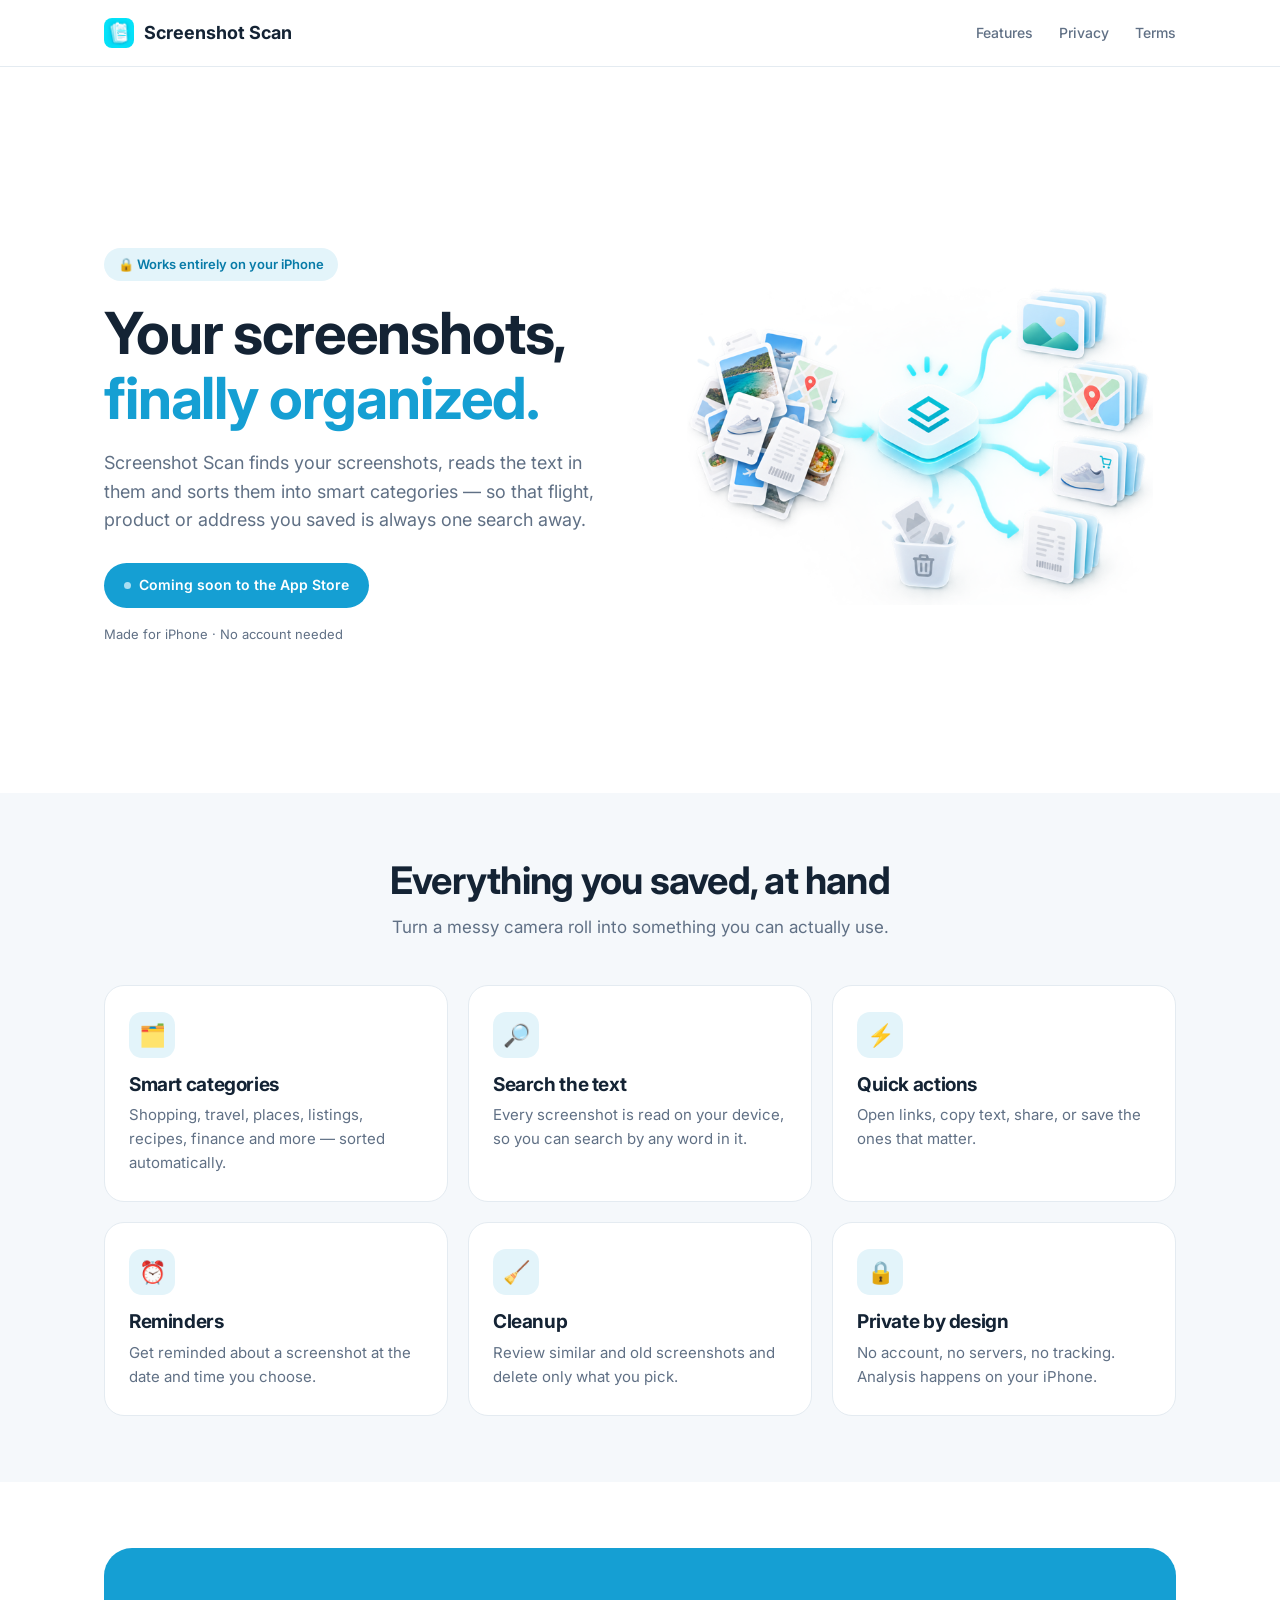
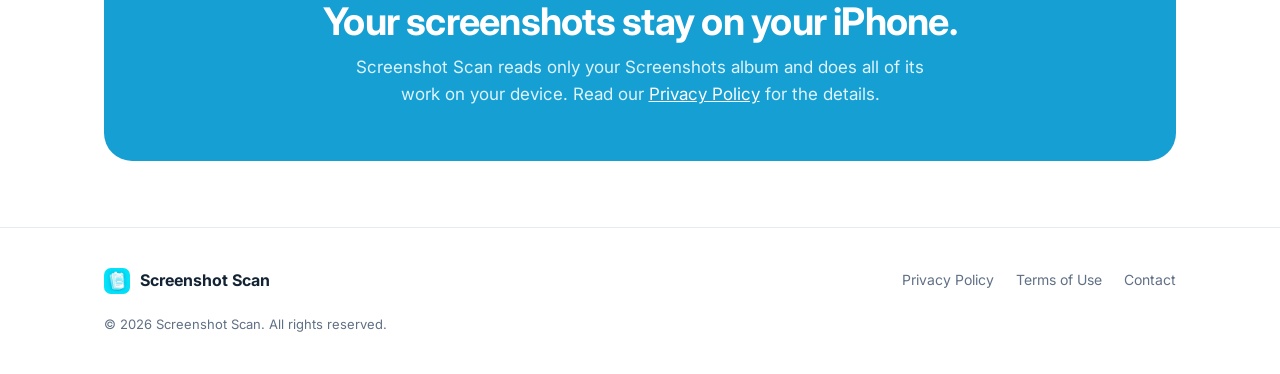
==== index.html @ 05580be2 "Initial commit" ====
<!DOCTYPE html>
<html lang="en">
<head>
  <meta charset="UTF-8" />
  <meta name="viewport" content="width=device-width, initial-scale=1.0" />
  <title>Screenshot Scan — Your screenshots, organized</title>
  <meta name="description" content="Screenshot Scan finds your screenshots, reads them on your iPhone and sorts them into smart categories so you can find anything in seconds. Nothing leaves your device." />
  <link rel="icon" type="image/png" href="img/favicon.png" />
  <meta property="og:title" content="Screenshot Scan — Your screenshots, organized" />
  <meta property="og:description" content="Find, read and organize your screenshots — entirely on your iPhone." />
  <meta property="og:image" content="img/hero.png" />
  <link rel="preconnect" href="https://fonts.googleapis.com" />
  <link rel="preconnect" href="https://fonts.gstatic.com" crossorigin />
  <link href="https://fonts.googleapis.com/css2?family=Inter:wght@400;500;600;700&display=swap" rel="stylesheet" />
  <link rel="stylesheet" href="style.css" />
</head>
<body>
  <nav class="nav">
    <div class="wrap">
      <a class="brand" href="./"><img src="img/icon.png" alt="Screenshot Scan" /> Screenshot Scan</a>
      <div class="nav-links">
        <a class="hide-sm" href="#features">Features</a>
        <a href="privacy/">Privacy</a>
        <a href="terms/">Terms</a>
      </div>
    </div>
  </nav>

  <header class="hero">
    <div class="wrap">
      <div class="hero-copy">
        <span class="eyebrow">🔒 Works entirely on your iPhone</span>
        <h1>Your screenshots, <span class="accent">finally organized.</span></h1>
        <p class="lead">Screenshot Scan finds your screenshots, reads the text in them and sorts them into smart categories — so that flight, product or address you saved is always one search away.</p>
        <div class="hero-actions">
          <!-- Replace with the App Store link when published: https://apps.apple.com/app/id6815363048 -->
          <span class="btn"><span class="dot"></span> Coming soon to the App Store</span>
          <span class="hero-note">Made for iPhone · No account needed</span>
        </div>
      </div>
      <div class="hero-visual">
        <img src="img/hero.png" alt="Screenshots being sorted into categories" />
      </div>
    </div>
  </header>

  <section id="features" class="section-soft">
    <div class="wrap">
      <div class="section-head">
        <h2>Everything you saved, at hand</h2>
        <p>Turn a messy camera roll into something you can actually use.</p>
      </div>
      <div class="features">
        <div class="card"><div class="ico">🗂️</div><h3>Smart categories</h3><p>Shopping, travel, places, listings, recipes, finance and more — sorted automatically.</p></div>
        <div class="card"><div class="ico">🔎</div><h3>Search the text</h3><p>Every screenshot is read on your device, so you can search by any word in it.</p></div>
        <div class="card"><div class="ico">⚡️</div><h3>Quick actions</h3><p>Open links, copy text, share, or save the ones that matter.</p></div>
        <div class="card"><div class="ico">⏰</div><h3>Reminders</h3><p>Get reminded about a screenshot at the date and time you choose.</p></div>
        <div class="card"><div class="ico">🧹</div><h3>Cleanup</h3><p>Review similar and old screenshots and delete only what you pick.</p></div>
        <div class="card"><div class="ico">🔒</div><h3>Private by design</h3><p>No account, no servers, no tracking. Analysis happens on your iPhone.</p></div>
      </div>
    </div>
  </section>

  <section>
    <div class="wrap">
      <div class="privacy-band">
        <h2>Your screenshots stay on your iPhone.</h2>
        <p>Screenshot Scan reads only your Screenshots album and does all of its work on your device. Read our <a href="privacy/">Privacy Policy</a> for the details.</p>
      </div>
    </div>
  </section>

  <footer>
    <div class="wrap">
      <a class="brand" href="./"><img src="img/icon.png" alt="" /> Screenshot Scan</a>
      <div class="foot-links">
        <a href="privacy/">Privacy Policy</a>
        <a href="terms/">Terms of Use</a>
        <a href="mailto:hasanbektasdev@gmail.com">Contact</a>
      </div>
      <div class="copy">© 2026 Screenshot Scan. All rights reserved.</div>
    </div>
  </footer>
</body>
</html>
---- style.css ----
/* Screenshot Scan — landing + legal pages. Clean, airy, app-blue accent, no gradients. */
:root {
  --bg: #ffffff;
  --soft-bg: #f5f8fb;      /* section background (matches the app canvas) */
  --ink: #142334;          /* deep navy ink */
  --muted: #607085;
  --blue: #159fd3;         /* app primary */
  --blue-deep: #087ba8;    /* app primary ink */
  --blue-soft: #e3f4fa;    /* chips / icon bg */
  --line: #e4ebf1;
  --radius: 20px;
  --shadow: 0 18px 50px rgba(8, 123, 168, 0.10);
  --maxw: 1120px;
}

* { box-sizing: border-box; }
html { scroll-behavior: smooth; }
body {
  margin: 0;
  font-family: "Inter", -apple-system, BlinkMacSystemFont, "Segoe UI", Roboto, sans-serif;
  color: var(--ink);
  background: var(--bg);
  line-height: 1.6;
  -webkit-font-smoothing: antialiased;
}
h1, h2, h3 { font-weight: 700; line-height: 1.12; letter-spacing: -0.02em; }
a { color: var(--blue-deep); text-decoration: none; }
img { max-width: 100%; display: block; }
.wrap { max-width: var(--maxw); margin: 0 auto; padding: 0 24px; }

/* ---- nav ---- */
.nav {
  position: sticky; top: 0; z-index: 50;
  background: rgba(255,255,255,0.85);
  backdrop-filter: saturate(160%) blur(12px);
  border-bottom: 1px solid var(--line);
}
.nav .wrap { display: flex; align-items: center; justify-content: space-between; height: 66px; }
.brand { display: flex; align-items: center; gap: 10px; font-weight: 700; color: var(--ink); font-size: 18px; }
.brand img { width: 30px; height: 30px; border-radius: 8px; }
.nav-links { display: flex; align-items: center; gap: 26px; }
.nav-links a { color: var(--muted); font-size: 14px; font-weight: 500; }
.nav-links a:hover { color: var(--ink); }
@media (max-width: 640px) { .nav-links .hide-sm { display: none; } }

/* ---- buttons ---- */
.btn {
  display: inline-flex; align-items: center; gap: 8px;
  background: var(--blue); color: #fff; font-weight: 600; font-size: 14px;
  padding: 11px 20px; border-radius: 40px; border: 0;
}
.btn .dot { width: 7px; height: 7px; border-radius: 50%; background: #a9def2; }

/* ---- hero ---- */
.hero { padding: 72px 0 40px; }
.hero .wrap { display: grid; grid-template-columns: 1fr 1fr; gap: 48px; align-items: center; }
.eyebrow {
  display: inline-flex; align-items: center; gap: 8px;
  background: var(--blue-soft); color: var(--blue-deep);
  font-size: 13px; font-weight: 600; padding: 6px 14px; border-radius: 40px; margin-bottom: 20px;
}
.hero h1 { font-size: clamp(38px, 6vw, 58px); margin: 0 0 18px; }
.hero h1 .accent { color: var(--blue); }
.hero p.lead { font-size: 18px; color: var(--muted); margin: 0 0 28px; max-width: 30em; }
.hero-actions { display: flex; align-items: center; gap: 16px; flex-wrap: wrap; }
.hero-note { font-size: 13px; color: var(--muted); }
.hero-visual img { width: 100%; max-width: 520px; margin: 0 auto; }
@media (max-width: 860px) {
  .hero .wrap { grid-template-columns: 1fr; text-align: center; }
  .hero p.lead { margin-left: auto; margin-right: auto; }
  .hero-actions { justify-content: center; }
}

/* ---- sections ---- */
section { padding: 66px 0; }
.section-soft { background: var(--soft-bg); }
.section-head { text-align: center; max-width: 620px; margin: 0 auto 44px; }
.section-head h2 { font-size: clamp(28px, 4vw, 38px); margin: 0 0 12px; }
.section-head p { color: var(--muted); font-size: 17px; margin: 0; }

.features { display: grid; grid-template-columns: repeat(3, 1fr); gap: 20px; }
@media (max-width: 860px) { .features { grid-template-columns: repeat(2, 1fr); } }
@media (max-width: 520px) { .features { grid-template-columns: 1fr; } }
.card { background: #fff; border: 1px solid var(--line); border-radius: var(--radius); padding: 26px 24px; }
.card .ico {
  width: 46px; height: 46px; border-radius: 13px; background: var(--blue-soft);
  display: flex; align-items: center; justify-content: center; font-size: 22px; margin-bottom: 16px;
}
.card h3 { font-size: 19px; margin: 0 0 8px; }
.card p { margin: 0; color: var(--muted); font-size: 15px; }

.privacy-band { background: var(--blue); color: #fff; text-align: center; border-radius: 28px; padding: 52px 28px; }
.privacy-band h2 { color: #fff; font-size: clamp(26px, 4vw, 38px); margin: 0 0 12px; }
.privacy-band p { color: #dff3fb; margin: 0 auto; font-size: 17px; max-width: 34em; }
.privacy-band a { color: #fff; text-decoration: underline; }

/* footer */
footer { border-top: 1px solid var(--line); padding: 40px 0; background: var(--bg); }
footer .wrap { display: flex; align-items: center; justify-content: space-between; gap: 20px; flex-wrap: wrap; }
footer .brand { font-size: 16px; }
footer .brand img { width: 26px; height: 26px; border-radius: 7px; }
footer .foot-links { display: flex; gap: 22px; flex-wrap: wrap; }
footer .foot-links a { color: var(--muted); font-size: 14px; }
footer .foot-links a:hover { color: var(--ink); }
footer .copy { color: var(--muted); font-size: 13px; width: 100%; }

/* ---- legal pages ---- */
.legal { max-width: 780px; margin: 0 auto; padding: 56px 24px 80px; }
.legal .back { font-size: 14px; color: var(--muted); display: inline-block; margin-bottom: 22px; }
.legal h1 { font-size: clamp(30px, 5vw, 42px); margin: 0 0 6px; }
.legal .updated { color: var(--muted); font-size: 14px; margin: 0 0 34px; }
.legal h2 { font-size: 21px; margin: 34px 0 10px; }
.legal p, .legal li { color: #34465a; font-size: 16px; }
.legal ul { padding-left: 20px; }
.legal a { color: var(--blue-deep); text-decoration: underline; }
.legal .box { background: var(--blue-soft); border: 1px solid #cfe9f4; border-radius: 14px; padding: 16px 18px; }
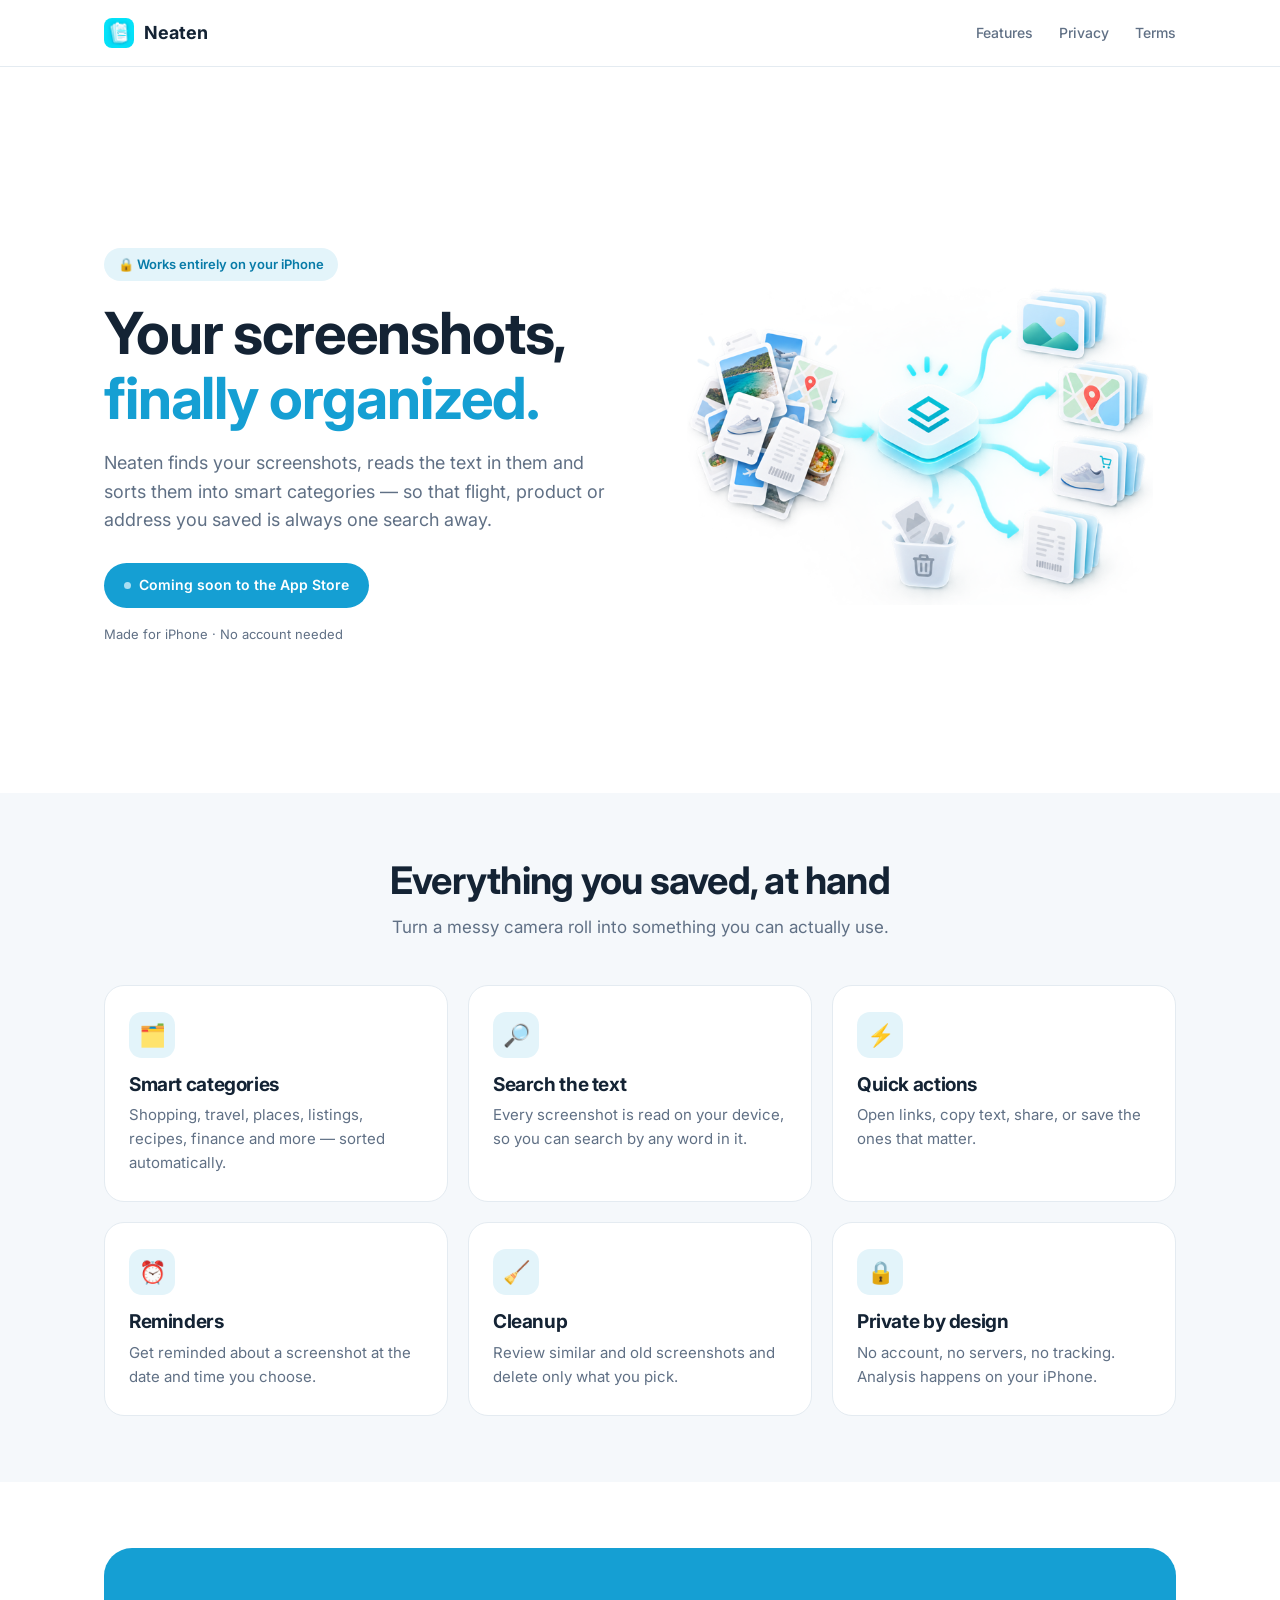
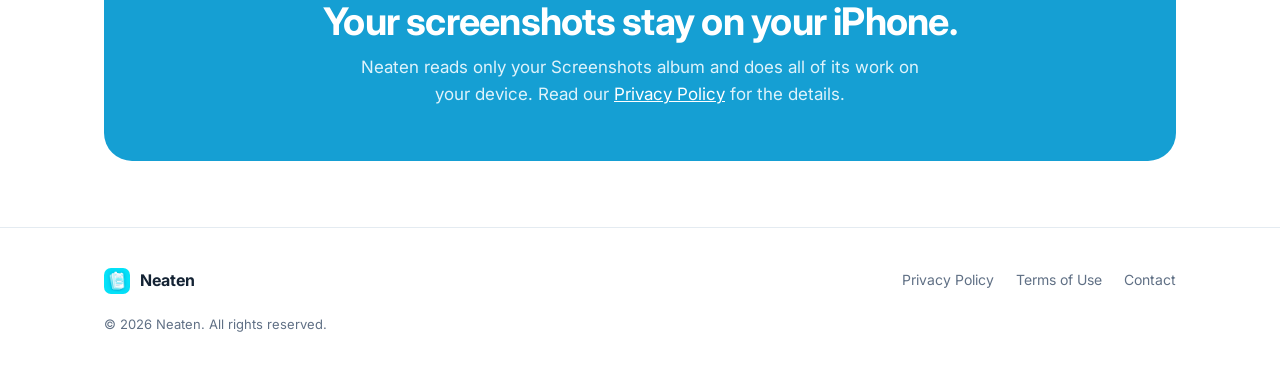
==== commit a972ee56: "fix" ====
--- a/index.html
+++ b/index.html
@@ -3,10 +3,10 @@
 <head>
   <meta charset="UTF-8" />
   <meta name="viewport" content="width=device-width, initial-scale=1.0" />
-  <title>Screenshot Scan — Your screenshots, organized</title>
-  <meta name="description" content="Screenshot Scan finds your screenshots, reads them on your iPhone and sorts them into smart categories so you can find anything in seconds. Nothing leaves your device." />
+  <title>Neaten — Your screenshots, organized</title>
+  <meta name="description" content="Neaten finds your screenshots, reads them on your iPhone and sorts them into smart categories so you can find anything in seconds. Nothing leaves your device." />
   <link rel="icon" type="image/png" href="img/favicon.png" />
-  <meta property="og:title" content="Screenshot Scan — Your screenshots, organized" />
+  <meta property="og:title" content="Neaten — Your screenshots, organized" />
   <meta property="og:description" content="Find, read and organize your screenshots — entirely on your iPhone." />
   <meta property="og:image" content="img/hero.png" />
   <link rel="preconnect" href="https://fonts.googleapis.com" />
@@ -17,7 +17,7 @@
 <body>
   <nav class="nav">
     <div class="wrap">
-      <a class="brand" href="./"><img src="img/icon.png" alt="Screenshot Scan" /> Screenshot Scan</a>
+      <a class="brand" href="./"><img src="img/icon.png" alt="Neaten" /> Neaten</a>
       <div class="nav-links">
         <a class="hide-sm" href="#features">Features</a>
         <a href="privacy/">Privacy</a>
@@ -31,7 +31,7 @@
       <div class="hero-copy">
         <span class="eyebrow">🔒 Works entirely on your iPhone</span>
         <h1>Your screenshots, <span class="accent">finally organized.</span></h1>
-        <p class="lead">Screenshot Scan finds your screenshots, reads the text in them and sorts them into smart categories — so that flight, product or address you saved is always one search away.</p>
+        <p class="lead">Neaten finds your screenshots, reads the text in them and sorts them into smart categories — so that flight, product or address you saved is always one search away.</p>
         <div class="hero-actions">
           <!-- Replace with the App Store link when published: https://apps.apple.com/app/id6815363048 -->
           <span class="btn"><span class="dot"></span> Coming soon to the App Store</span>
@@ -65,20 +65,20 @@
     <div class="wrap">
       <div class="privacy-band">
         <h2>Your screenshots stay on your iPhone.</h2>
-        <p>Screenshot Scan reads only your Screenshots album and does all of its work on your device. Read our <a href="privacy/">Privacy Policy</a> for the details.</p>
+        <p>Neaten reads only your Screenshots album and does all of its work on your device. Read our <a href="privacy/">Privacy Policy</a> for the details.</p>
       </div>
     </div>
   </section>
 
   <footer>
     <div class="wrap">
-      <a class="brand" href="./"><img src="img/icon.png" alt="" /> Screenshot Scan</a>
+      <a class="brand" href="./"><img src="img/icon.png" alt="" /> Neaten</a>
       <div class="foot-links">
         <a href="privacy/">Privacy Policy</a>
         <a href="terms/">Terms of Use</a>
         <a href="mailto:hasanbektasdev@gmail.com">Contact</a>
       </div>
-      <div class="copy">© 2026 Screenshot Scan. All rights reserved.</div>
+      <div class="copy">© 2026 Neaten. All rights reserved.</div>
     </div>
   </footer>
 </body>
--- a/style.css
+++ b/style.css
@@ -1,4 +1,4 @@
-/* Screenshot Scan — landing + legal pages. Clean, airy, app-blue accent, no gradients. */
+/* Neaten — landing + legal pages. Clean, airy, app-blue accent, no gradients. */
 :root {
   --bg: #ffffff;
   --soft-bg: #f5f8fb;      /* section background (matches the app canvas) */
